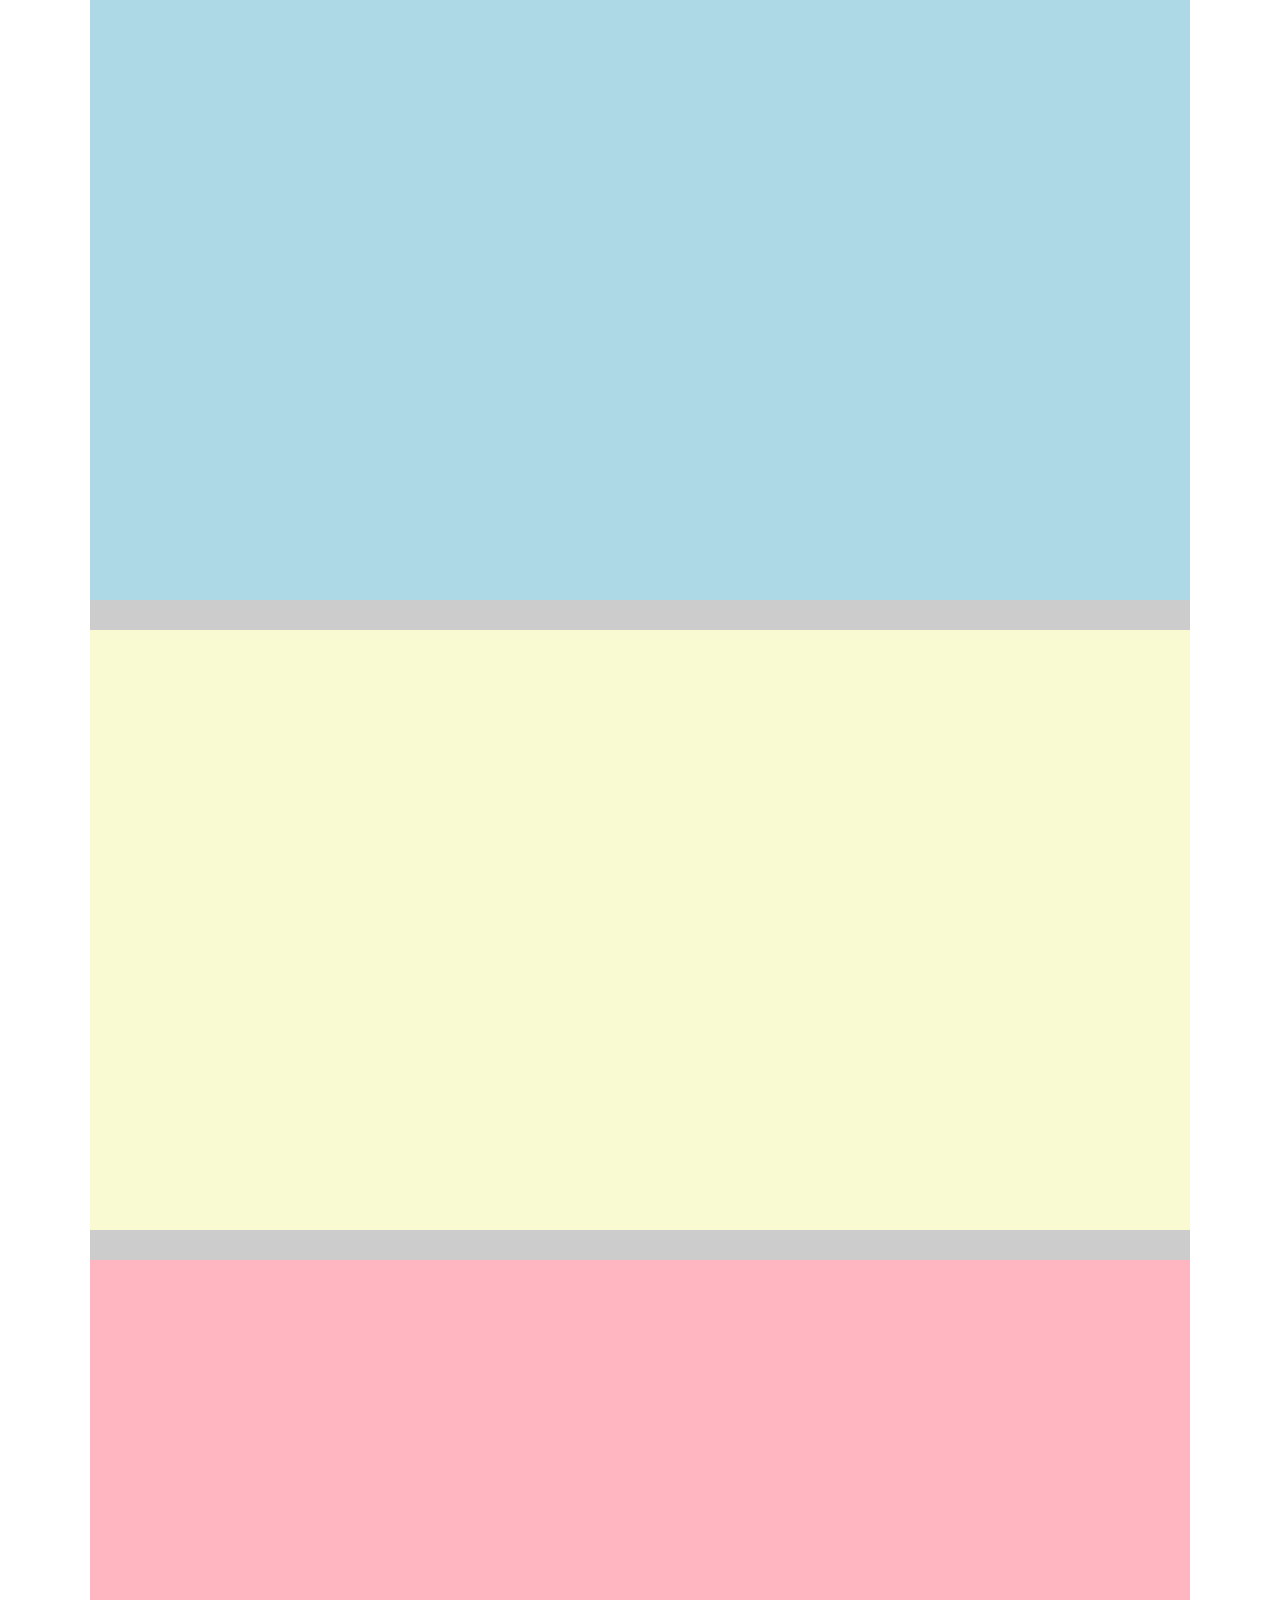
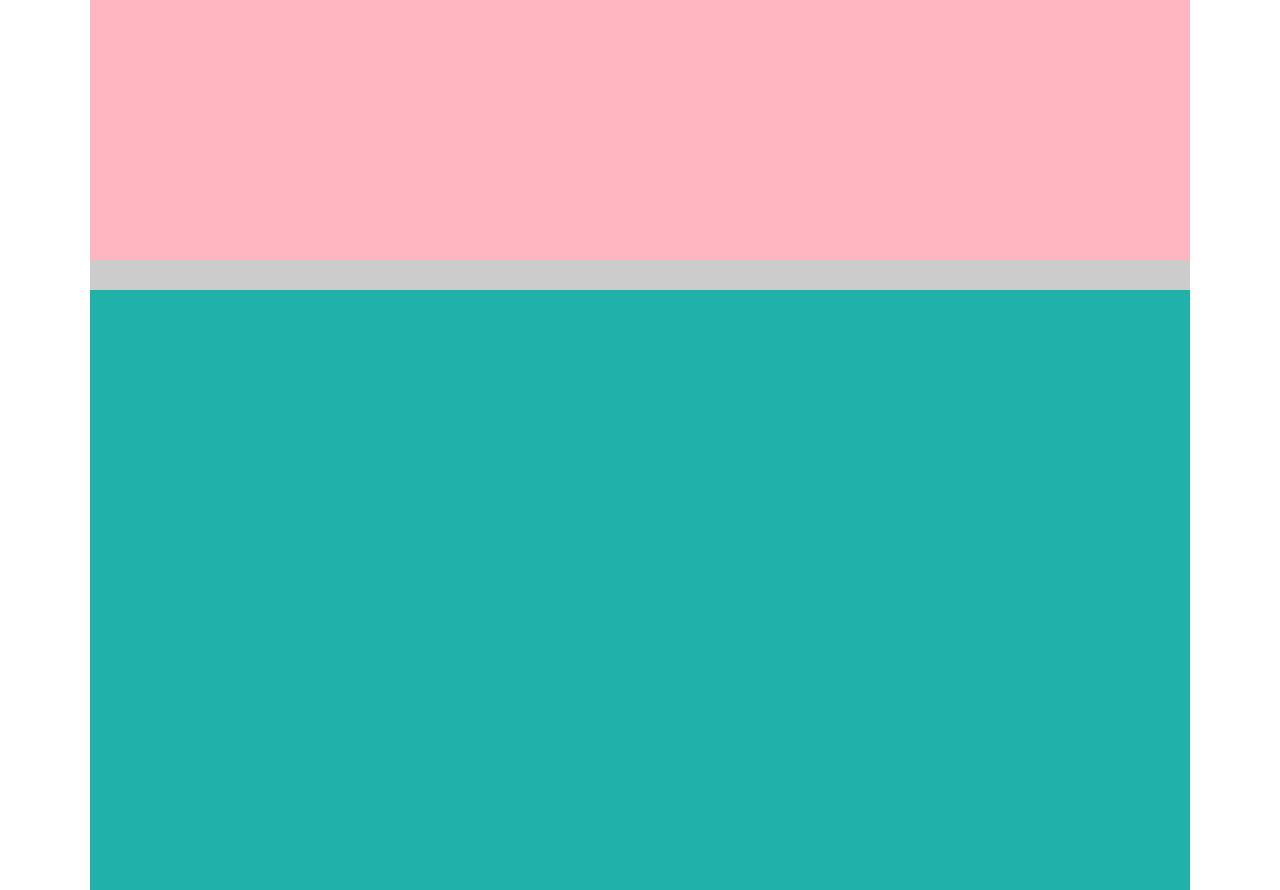
==== layout-task/index.html @ 1edcd4a6 "feat: add adaptive" ====
<!DOCTYPE html>
<html lang="en">
<head>
  <meta charset="UTF-8">
  <meta http-equiv="X-UA-Compatible" content="IE=edge">
  <meta name="viewport" content="width=device-width, initial-scale=1.0">
  <title>Nevatrip</title>
  <link rel="stylesheet" href="style.css">
</head>
<body>

  <div class="container">
    <div class="card"></div>
    <div class="card card2"></div>
    <div class="card card3"></div>
    <div class="card card4"></div>
  </div>

  <script src="app.js"></script>
</body>
</html>
---- layout-task/style.css ----
* {
  margin: 0;
  padding: 0;
  box-sizing: border-box;
}

body {
  padding: 0 5%;
}

.container {
  max-width: 1100px;
  display: flex;
  flex-wrap: wrap;
  grid-gap: 30px;
  background-color: #ccc;
  margin: 0 auto;
}

.card {
  width: 100%;
  height: 600px;
  background-color: lightblue;
}

.card2 {
  background-color: lightgoldenrodyellow;
}

.card3 {
  background-color: lightpink;
}

.card4 {
  background-color: lightseagreen;
}

@media (min-width: 690px) {
  .card {
    width: calc(50% - 15px);
  }
}

@media (min-width: 990px) {
  .card {
    width: 100%;
  }
}
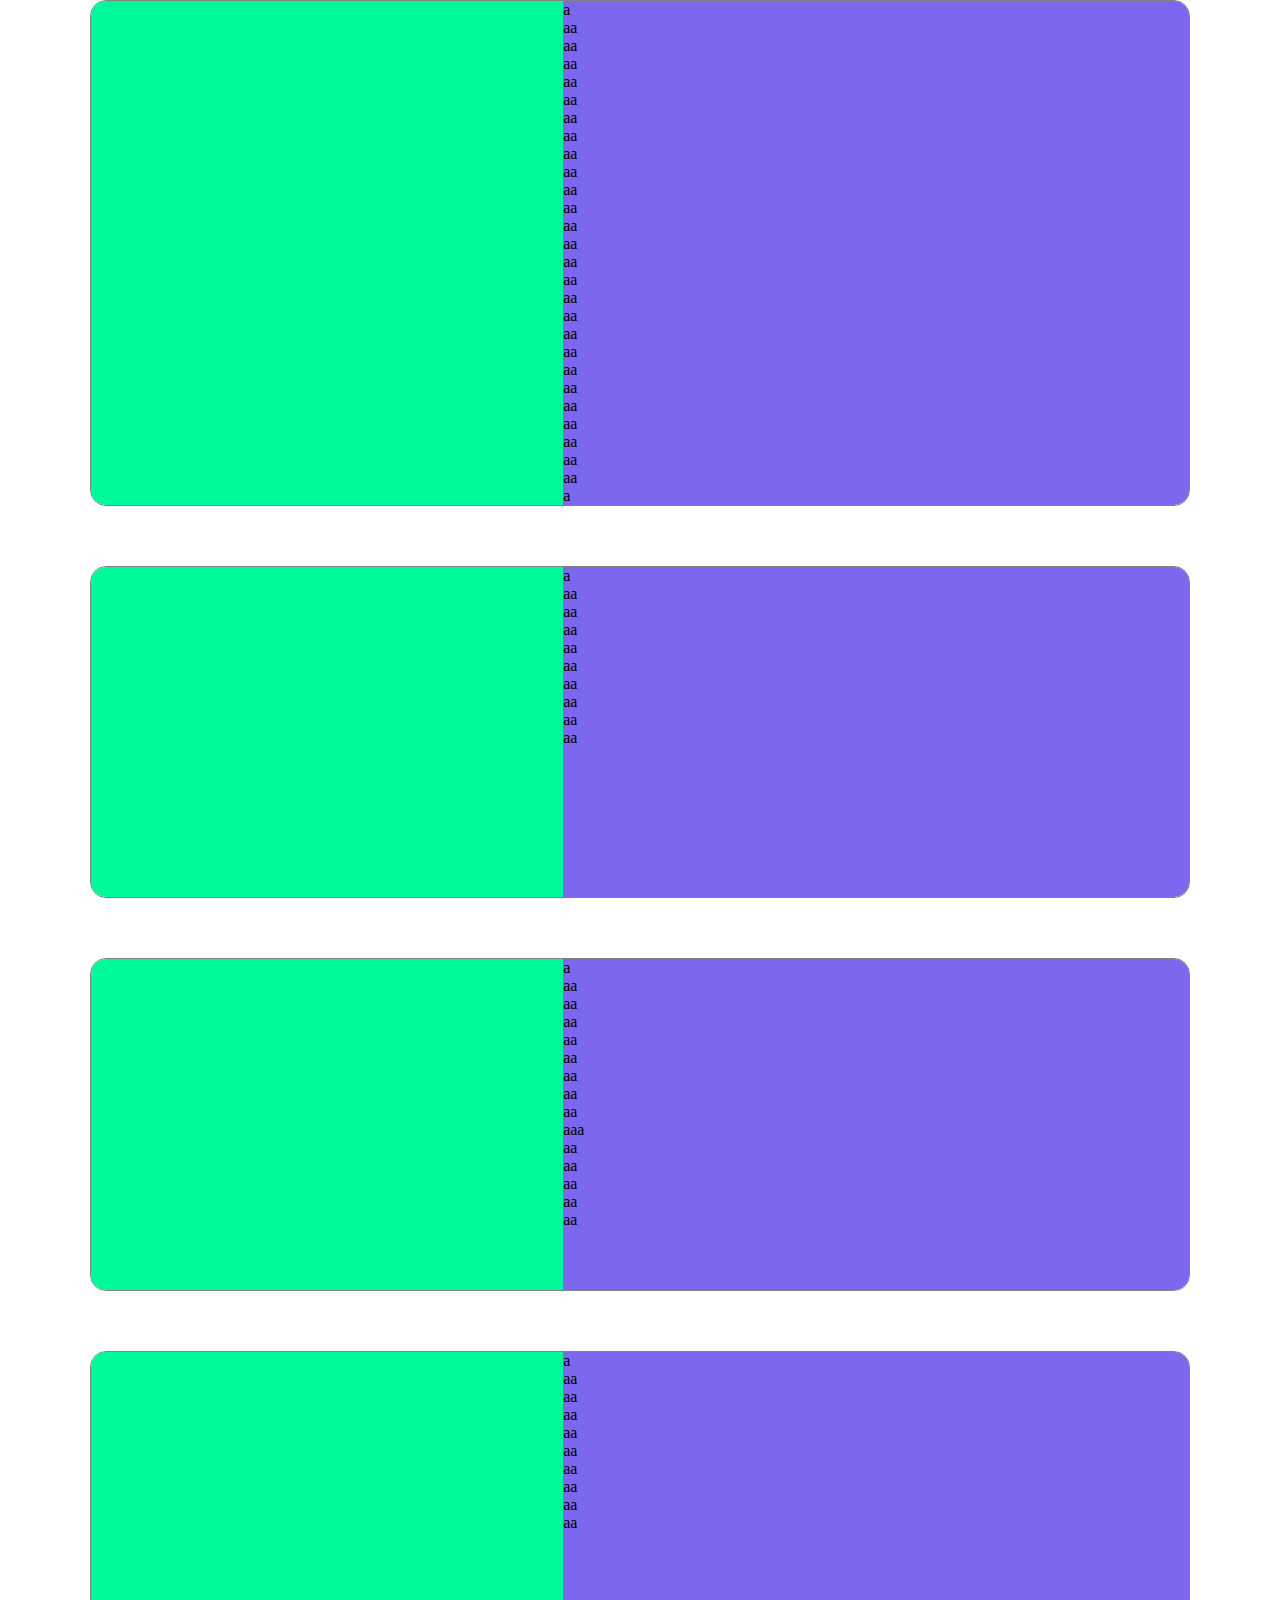
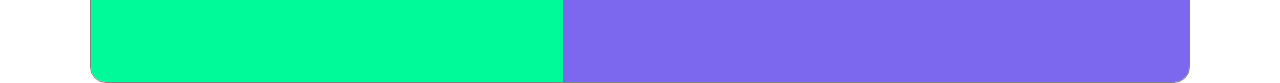
==== commit dba38f05: "feat: add card structure" ====
--- a/layout-task/index.html
+++ b/layout-task/index.html
@@ -1,5 +1,6 @@
 <!DOCTYPE html>
 <html lang="en">
+
 <head>
   <meta charset="UTF-8">
   <meta http-equiv="X-UA-Compatible" content="IE=edge">
@@ -7,15 +8,47 @@
   <title>Nevatrip</title>
   <link rel="stylesheet" href="style.css">
 </head>
+
 <body>
 
   <div class="container">
-    <div class="card"></div>
-    <div class="card card2"></div>
-    <div class="card card3"></div>
-    <div class="card card4"></div>
+    <div class="card">
+      <div class="card__box">
+        <div class="card__image">
+          <!-- <img src="assets/1.jpg" alt="Saint-Petersburg"> -->
+        </div>
+        <div class="card__text">
+          a<br>aa<br>aa<br>aa<br>aa<br>aa<br>aa<br>aa<br>aa<br>aa<br>aa<br>aa<br>aa<br>aa<br>aa<br>aa<br>aa<br>aa<br>aa<br>aa<br>aa<br>aa<br>aa<br>aa<br>aa<br>aa<br>aa<br>a
+        </div>
+      </div>
+    </div>
+    <div class="card">
+      <div class="card__box">
+        <div class="card__image"></div>
+        <div class="card__text">
+          a<br>aa<br>aa<br>aa<br>aa<br>aa<br>aa<br>aa<br>aa<br>aa
+        </div>
+      </div>
+    </div>
+    <div class="card">
+      <div class="card__box">
+        <div class="card__image"></div>
+        <div class="card__text">
+          a<br>aa<br>aa<br>aa<br>aa<br>aa<br>aa<br>aa<br>aa<br>aaa<br>aa<br>aa<br>aa<br>aa<br>aa
+        </div>
+      </div>
+    </div>
+    <div class="card">
+      <div class="card__box">
+        <div class="card__image"></div>
+        <div class="card__text">
+          a<br>aa<br>aa<br>aa<br>aa<br>aa<br>aa<br>aa<br>aa<br>aa
+        </div>
+      </div>
+    </div>
   </div>
 
   <script src="app.js"></script>
 </body>
+
 </html>--- a/layout-task/style.css
+++ b/layout-task/style.css
@@ -10,29 +10,33 @@
 
 .container {
   max-width: 1100px;
+
   display: flex;
   flex-wrap: wrap;
   grid-gap: 30px;
-  background-color: #ccc;
+
   margin: 0 auto;
 }
 
 .card {
   width: 100%;
-  height: 600px;
-  background-color: lightblue;
 }
 
-.card2 {
-  background-color: lightgoldenrodyellow;
+.card__box {
+  overflow: hidden;
+  border: 0.3px solid #828282;
+  border-radius: 16px;
 }
 
-.card3 {
-  background-color: lightpink;
+.card__image {
+  width: 100%;
+  background-color: mediumspringgreen;
+  aspect-ratio: 5 / 3.5;
 }
 
-.card4 {
-  background-color: lightseagreen;
+.card__text {
+  width: 100%;
+  background-color: mediumslateblue;
 }
 
 @media (min-width: 690px) {
@@ -42,7 +46,23 @@
 }
 
 @media (min-width: 990px) {
+  .container {
+    grid-gap: 60px;
+  }
   .card {
     width: 100%;
   }
+
+  .card__box {
+    display: flex;
+    height: 100%;
+  }
+
+  .card__image {
+    width: 43%;
+  }
+  .card__text {
+    width: 57%;
+    height: 100%;
+  }
 }
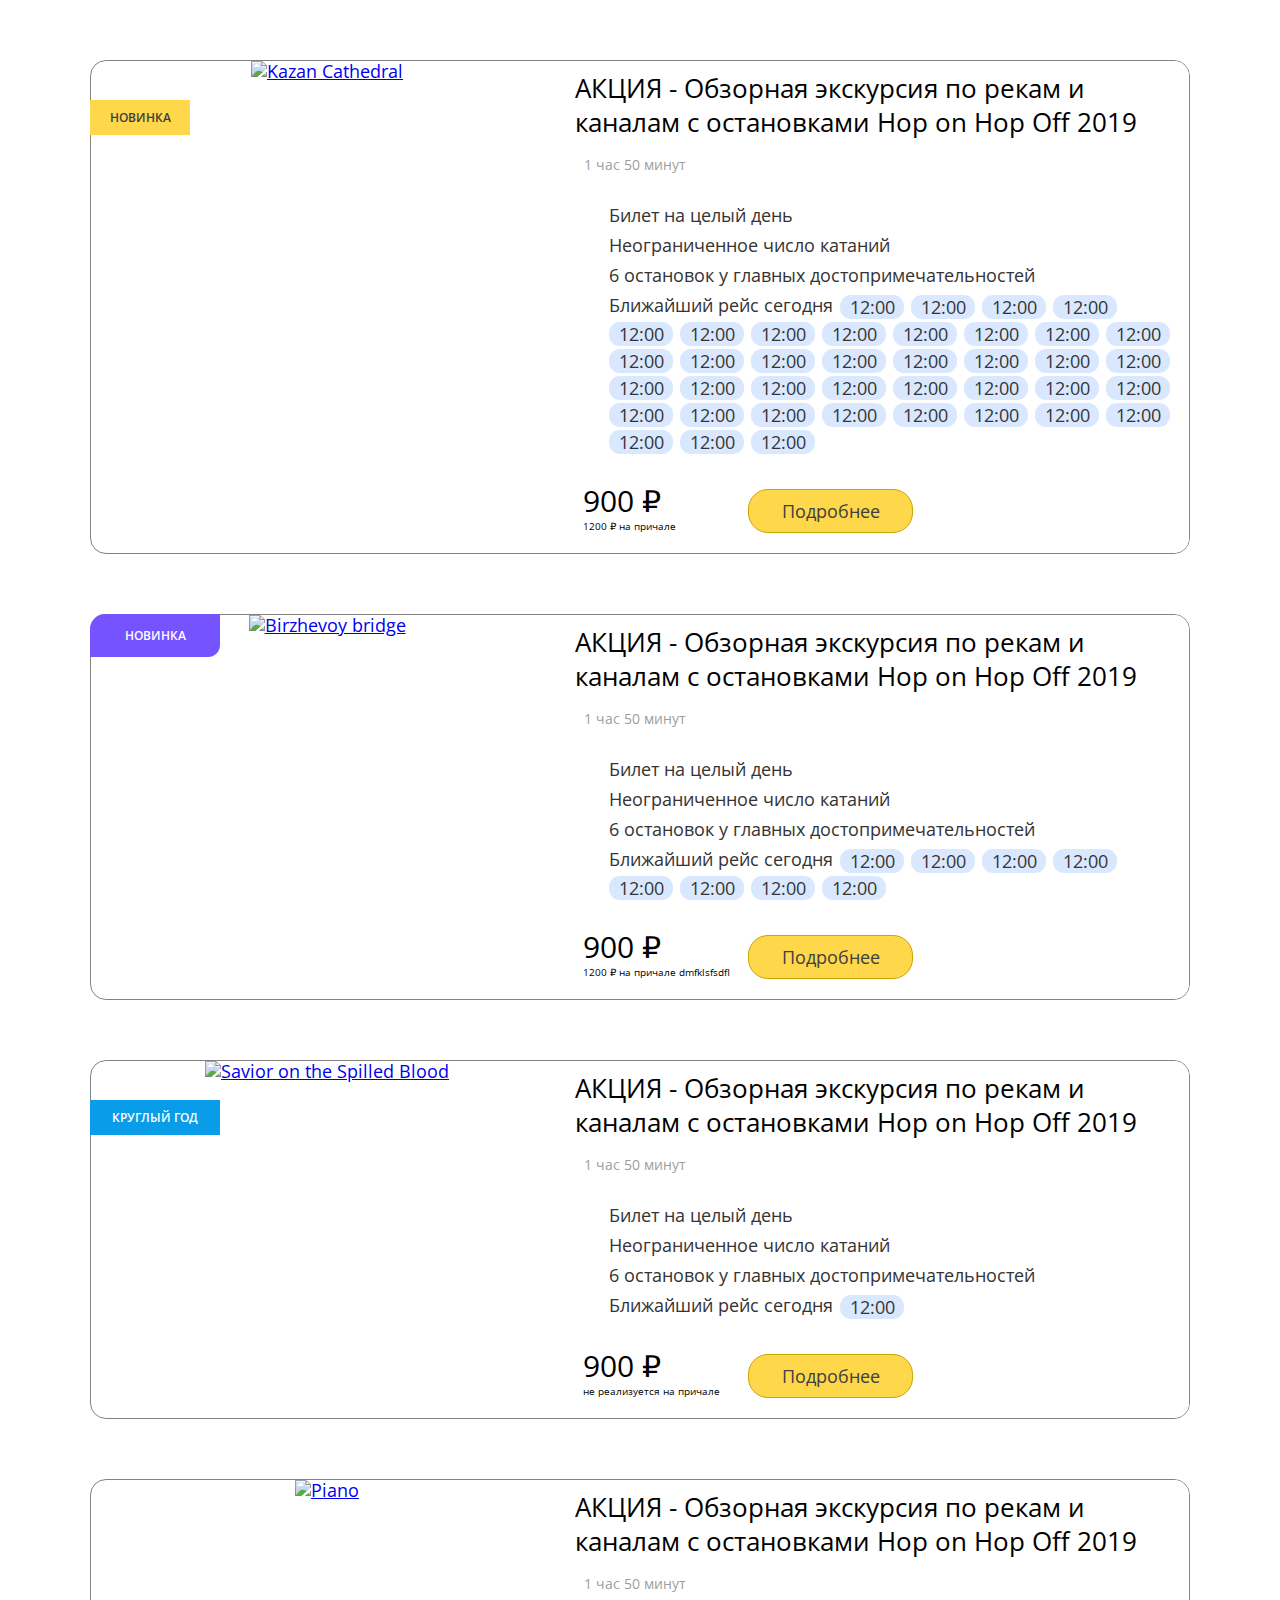
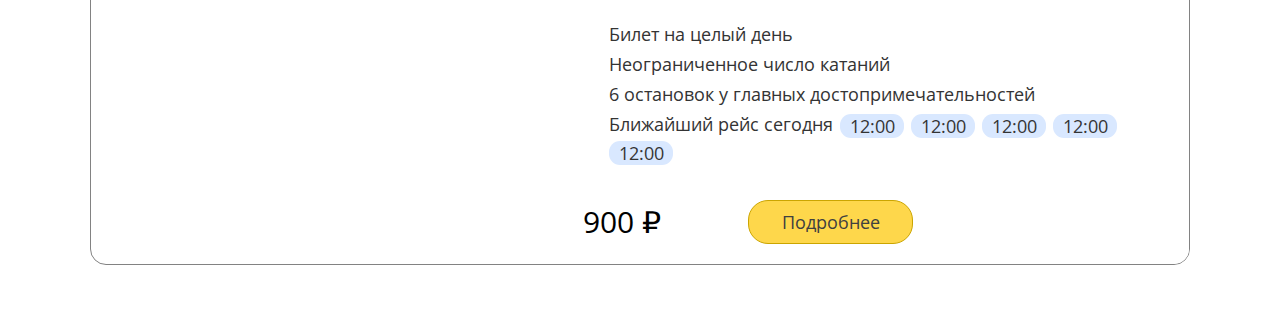
==== commit ce2162fc: "feat: add card description" ====
--- a/layout-task/index.html
+++ b/layout-task/index.html
@@ -11,44 +11,173 @@
 
 <body>
 
-  <div class="container">
+  <span class="container">
     <div class="card">
       <div class="card__box">
         <div class="card__image">
-          <!-- <img src="assets/1.jpg" alt="Saint-Petersburg"> -->
+          <a href="#"><img src="assets/img/1.jpg" alt="Kazan Cathedral"></a>
         </div>
         <div class="card__text">
-          a<br>aa<br>aa<br>aa<br>aa<br>aa<br>aa<br>aa<br>aa<br>aa<br>aa<br>aa<br>aa<br>aa<br>aa<br>aa<br>aa<br>aa<br>aa<br>aa<br>aa<br>aa<br>aa<br>aa<br>aa<br>aa<br>aa<br>a
+          <span class="card__duration">1 час 50 минут</span>
+          <h3 class="card__title">АКЦИЯ - Обзорная экскурсия по рекам и каналам с остановками Hop on Hop Off 2019</h3>
+          <ul class="card__prop-box">
+            <li><span>Билет на целый день</span></li>
+            <li><span>Неограниченное число катаний</span></li>
+            <li><span>6 остановок у главных достопримечательностей</span></li>
+            <li class="card__time-depart-box">
+              <span class="card__time-depart-text">Ближайший рейс сегодня</span>
+              <span class="card__time-depart">12:00</span>
+              <span class="card__time-depart">12:00</span>
+              <span class="card__time-depart">12:00</span>
+              <span class="card__time-depart">12:00</span>
+              <span class="card__time-depart">12:00</span>
+              <span class="card__time-depart">12:00</span>
+              <span class="card__time-depart">12:00</span>
+              <span class="card__time-depart">12:00</span>
+              <span class="card__time-depart">12:00</span>
+              <span class="card__time-depart">12:00</span>
+              <span class="card__time-depart">12:00</span>
+              <span class="card__time-depart">12:00</span>
+              <span class="card__time-depart">12:00</span>
+              <span class="card__time-depart">12:00</span>
+              <span class="card__time-depart">12:00</span>
+              <span class="card__time-depart">12:00</span>
+              <span class="card__time-depart">12:00</span>
+              <span class="card__time-depart">12:00</span>
+              <span class="card__time-depart">12:00</span>
+              <span class="card__time-depart">12:00</span>
+              <span class="card__time-depart">12:00</span>
+              <span class="card__time-depart">12:00</span>
+              <span class="card__time-depart">12:00</span>
+              <span class="card__time-depart">12:00</span>
+              <span class="card__time-depart">12:00</span>
+              <span class="card__time-depart">12:00</span>
+              <span class="card__time-depart">12:00</span>
+              <span class="card__time-depart">12:00</span>
+              <span class="card__time-depart">12:00</span>
+              <span class="card__time-depart">12:00</span>
+              <span class="card__time-depart">12:00</span>
+              <span class="card__time-depart">12:00</span>
+              <span class="card__time-depart">12:00</span>
+              <span class="card__time-depart">12:00</span>
+              <span class="card__time-depart">12:00</span>
+              <span class="card__time-depart">12:00</span>
+              <span class="card__time-depart">12:00</span>
+              <span class="card__time-depart">12:00</span>
+              <span class="card__time-depart">12:00</span>
+
+            </li>
+          </ul>
+          <div class="card__price-box">
+            <span class="price">
+              <span class="price__cost">900&nbsp;₽</span>
+              <span class="price__description">1200&nbsp;₽ на&nbsp;причале</span>
+            </span>
+            <a href="#" class="btn">Подробнее</a>
+          </div>
+        </div>
+      </div>
+      <span class="banner">НОВИНКА</span>
+    </div>
+    <div class="card">
+      <div class="card__box">
+        <div class="card__image">
+          <a href="#"><img src="assets/img/2.jpg" alt="Birzhevoy bridge"></a>
+        </div>
+        <div class="card__text">
+          <span class="card__duration">1 час 50 минут</span>
+          <h3 class="card__title">АКЦИЯ - Обзорная экскурсия по рекам и каналам с остановками Hop on Hop Off 2019</h3>
+          <ul class="card__prop-box">
+            <li><span>Билет на целый день</span></li>
+            <li><span>Неограниченное число катаний</span></li>
+            <li><span>6 остановок у главных достопримечательностей</span></li>
+            <li class="card__time-depart-box">
+              <span class="card__time-depart-text">Ближайший рейс сегодня</span>
+              <span class="card__time-depart">12:00</span>
+              <span class="card__time-depart">12:00</span>
+              <span class="card__time-depart">12:00</span>
+              <span class="card__time-depart">12:00</span>
+              <span class="card__time-depart">12:00</span>
+              <span class="card__time-depart">12:00</span>
+              <span class="card__time-depart">12:00</span>
+              <span class="card__time-depart">12:00</span>
+            </li>
+          </ul>
+          <div class="card__price-box">
+            <span class="price">
+              <span class="price__cost">900&nbsp;₽</span>
+              <span class="price__description">
+                1200&nbsp;₽ на&nbsp;причале dmfklsfsdfl</span>
+            </span>
+            <a href="#" class="btn">Подробнее</a>
+          </div>
+        </div>
+      </div>
+      <span class="banner banner_purple">НОВИНКА</span>
+    </div>
+    <div class="card">
+      <div class="card__box">
+        <div class="card__image">
+          <a href="#"><img src="assets/img/3.jpg" alt="Savior on the Spilled Blood"></a>
+        </div>
+        <div class="card__text">
+          <span class="card__duration">1 час 50 минут</span>
+          <h3 class="card__title">АКЦИЯ - Обзорная экскурсия по рекам и каналам с остановками Hop on Hop Off 2019</h3>
+          <ul class="card__prop-box">
+            <li><span>Билет на целый день</span></li>
+            <li><span>Неограниченное число катаний</span></li>
+            <li><span>6 остановок у главных достопримечательностей</span></li>
+            <li class="card__time-depart-box">
+              <span class="card__time-depart-text">Ближайший рейс сегодня</span>
+              <span class="card__time-depart">12:00</span>
+            </li>
+          </ul>
+          <div class="card__price-box">
+            <span class="price">
+              <span class="price__cost">900&nbsp;₽</span>
+              <span class="price__description">не&nbsp;реализуется на&nbsp;причале</span>
+            </span>
+            <a href="#" class="btn">Подробнее</a>
+          </div>
+        </div>
+      </div>
+      <span class="banner banner_blue">КРУГЛЫЙ ГОД</span>
+    </div>
+    <div class="card">
+      <div class="card__box">
+        <div class="card__image">
+          <a href="#"><img src="assets/img/4.jpg" alt="Piano"></a>
+        </div>
+        <div class="card__text">
+          <span class="card__duration">1 час 50 минут</span>
+          <h3 class="card__title">АКЦИЯ - Обзорная экскурсия по рекам и каналам с остановками Hop on Hop Off 2019</h3>
+          <ul class="card__prop-box">
+            <li><span>Билет на целый день</span></li>
+            <li><span>Неограниченное число катаний</span></li>
+            <li><span>6 остановок у главных достопримечательностей</span></li>
+            <li class="card__time-depart-box">
+              <span class="card__time-depart-text">Ближайший рейс сегодня</span>
+              <span class="card__time-depart">12:00</span>
+              <span class="card__time-depart">12:00</span>
+              <span class="card__time-depart">12:00</span>
+              <span class="card__time-depart">12:00</span>
+              <span class="card__time-depart">12:00</span>
+
+            </li>
+          </ul>
+          <div class="card__price-box">
+            <span class="price">
+              <span class="price__cost">900&nbsp;₽</span>
+              <!-- <span class="price__description">не&nbsp;реализуется на&nbsp;причале</span> -->
+            </span>
+            <a href="#" class="btn">Подробнее</a>
+          </div>
         </div>
       </div>
     </div>
-    <div class="card">
-      <div class="card__box">
-        <div class="card__image"></div>
-        <div class="card__text">
-          a<br>aa<br>aa<br>aa<br>aa<br>aa<br>aa<br>aa<br>aa<br>aa
-        </div>
-      </div>
     </div>
-    <div class="card">
-      <div class="card__box">
-        <div class="card__image"></div>
-        <div class="card__text">
-          a<br>aa<br>aa<br>aa<br>aa<br>aa<br>aa<br>aa<br>aa<br>aaa<br>aa<br>aa<br>aa<br>aa<br>aa
-        </div>
-      </div>
-    </div>
-    <div class="card">
-      <div class="card__box">
-        <div class="card__image"></div>
-        <div class="card__text">
-          a<br>aa<br>aa<br>aa<br>aa<br>aa<br>aa<br>aa<br>aa<br>aa
-        </div>
-      </div>
-    </div>
-  </div>
 
-  <script src="app.js"></script>
+    <script src="app.js"></script>
 </body>
 
 </html>--- a/layout-task/style.css
+++ b/layout-task/style.css
@@ -1,3 +1,5 @@
+@import url("https://fonts.googleapis.com/css2?family=Open+Sans:wght@400;600&display=swap");
+
 * {
   margin: 0;
   padding: 0;
@@ -6,37 +8,209 @@
 
 body {
   padding: 0 5%;
+  min-width: 260px;
+
+  font-family: "Open Sans", sans-serif;
+  font-size: 14px;
+  line-height: 20px;
+  color: #4b4b4b;
 }
 
 .container {
   max-width: 1100px;
+  margin: 30px auto;
 
   display: flex;
   flex-wrap: wrap;
   grid-gap: 30px;
-
-  margin: 0 auto;
 }
 
 .card {
   width: 100%;
+  position: relative;
 }
 
 .card__box {
   overflow: hidden;
+
   border: 0.3px solid #828282;
   border-radius: 16px;
 }
 
 .card__image {
   width: 100%;
-  background-color: mediumspringgreen;
   aspect-ratio: 5 / 3.5;
+
+  display: flex;
+  align-items: center;
+  justify-content: center;
+
+  overflow: hidden;
+}
+
+.card__image img,
+a {
+  height: 100%;
+  display: block;
+}
+
+.card__image img {
+  transition: all 0.2s;
+}
+
+.card__image img:hover {
+  transform: scale(1.02);
 }
 
 .card__text {
   width: 100%;
-  background-color: mediumslateblue;
+
+  display: flex;
+  flex-direction: column;
+
+  background-color: #fff;
+}
+
+.card__duration {
+  margin: 16px 12px 0;
+  font-size: 12px;
+  color: #9e9e9e;
+  position: relative;
+  left: 9px;
+}
+
+.card__duration::before {
+  content: url("assets/svg/clock.svg");
+  position: relative;
+  top: 4px;
+  left: -9px;
+}
+
+.card__title {
+  margin: 10px 12px 0;
+  font-weight: 600;
+  font-size: 14px;
+  line-height: 22px;
+  color: #404040;
+}
+
+.card__prop-box {
+  margin: 20px 12px 0;
+}
+
+.card__time-depart-box {
+  display: flex;
+  align-items: center;
+  flex-wrap: wrap;
+  column-gap: 7px;
+  row-gap: 3px;
+}
+
+.card__time-depart-text {
+  width: 100%;
+  margin-bottom: 7px;
+}
+
+.card__time-depart {
+  display: block;
+  width: 64px;
+  height: 24px;
+
+  background: #d9e8ff;
+  border-radius: 11px;
+  display: flex;
+  align-items: center;
+  justify-content: center;
+}
+
+.card__prop-box li {
+  margin-top: 10px;
+  padding-left: 34px;
+  list-style-type: none;
+  position: relative;
+}
+
+.card__prop-box li::before {
+  content: url("assets/svg/checkmark.svg");
+  position: absolute;
+  top: 4px;
+  left: 0px;
+}
+
+.card__price-box {
+  margin: 35px 20px 20px;
+
+  display: flex;
+  justify-content: space-between;
+  align-items: center;
+  grid-gap: 4px;
+}
+
+.price {
+  display: flex;
+  flex-direction: column;
+  color: #000000;
+}
+
+.price__cost {
+  font-size: 30px;
+  display: block;
+}
+
+.price__description {
+  margin-top: 10px;
+  font-size: 10px;
+  line-height: 11px;
+}
+
+.btn {
+  background-color: #fed74b;
+  border: 0.5px solid #cba500;
+  border-radius: 20px;
+  display: block;
+  width: 165px;
+  min-width: 100px;
+  height: 44px;
+  text-decoration: none;
+  color: #404040;
+  display: flex;
+  align-items: center;
+  justify-content: center;
+}
+
+.banner {
+  width: 100px;
+  height: 35px;
+
+  position: absolute;
+  top: 40px;
+
+  background: #fed74b;
+  color: #3e3e3e;
+
+  font-weight: 600;
+  font-size: 12px;
+
+  display: flex;
+  align-items: center;
+  justify-content: center;
+}
+
+.banner_blue {
+  
+  width: 130px;
+  color: #fff;
+  background: #099ce8;
+}
+
+.banner_purple {
+  width: 130px;
+  height: 43px;
+  top: 0;
+
+  background: #7553ff;
+  color: #fff;
+  border-radius: 15px 0px 12px;
 }
 
 @media (min-width: 690px) {
@@ -46,8 +220,14 @@
 }
 
 @media (min-width: 990px) {
+  body {
+    font-size: 18px;
+    color: #343434;
+  }
+
   .container {
     grid-gap: 60px;
+    margin: 60px auto;
   }
   .card {
     width: 100%;
@@ -65,4 +245,27 @@
     width: 57%;
     height: 100%;
   }
-}
+
+  .card__title {
+    order: -1;
+
+    font-weight: 400;
+    font-size: 26px;
+    line-height: 34px;
+    color: #000000;
+  }
+
+  .card__duration {
+    font-size: 14px;
+    color: #9e9e9e;
+  }
+
+  .card__time-depart-text {
+    width: auto;
+    margin-bottom: auto;
+  }
+
+  .card__price-box {
+    max-width: 330px;
+  }
+}
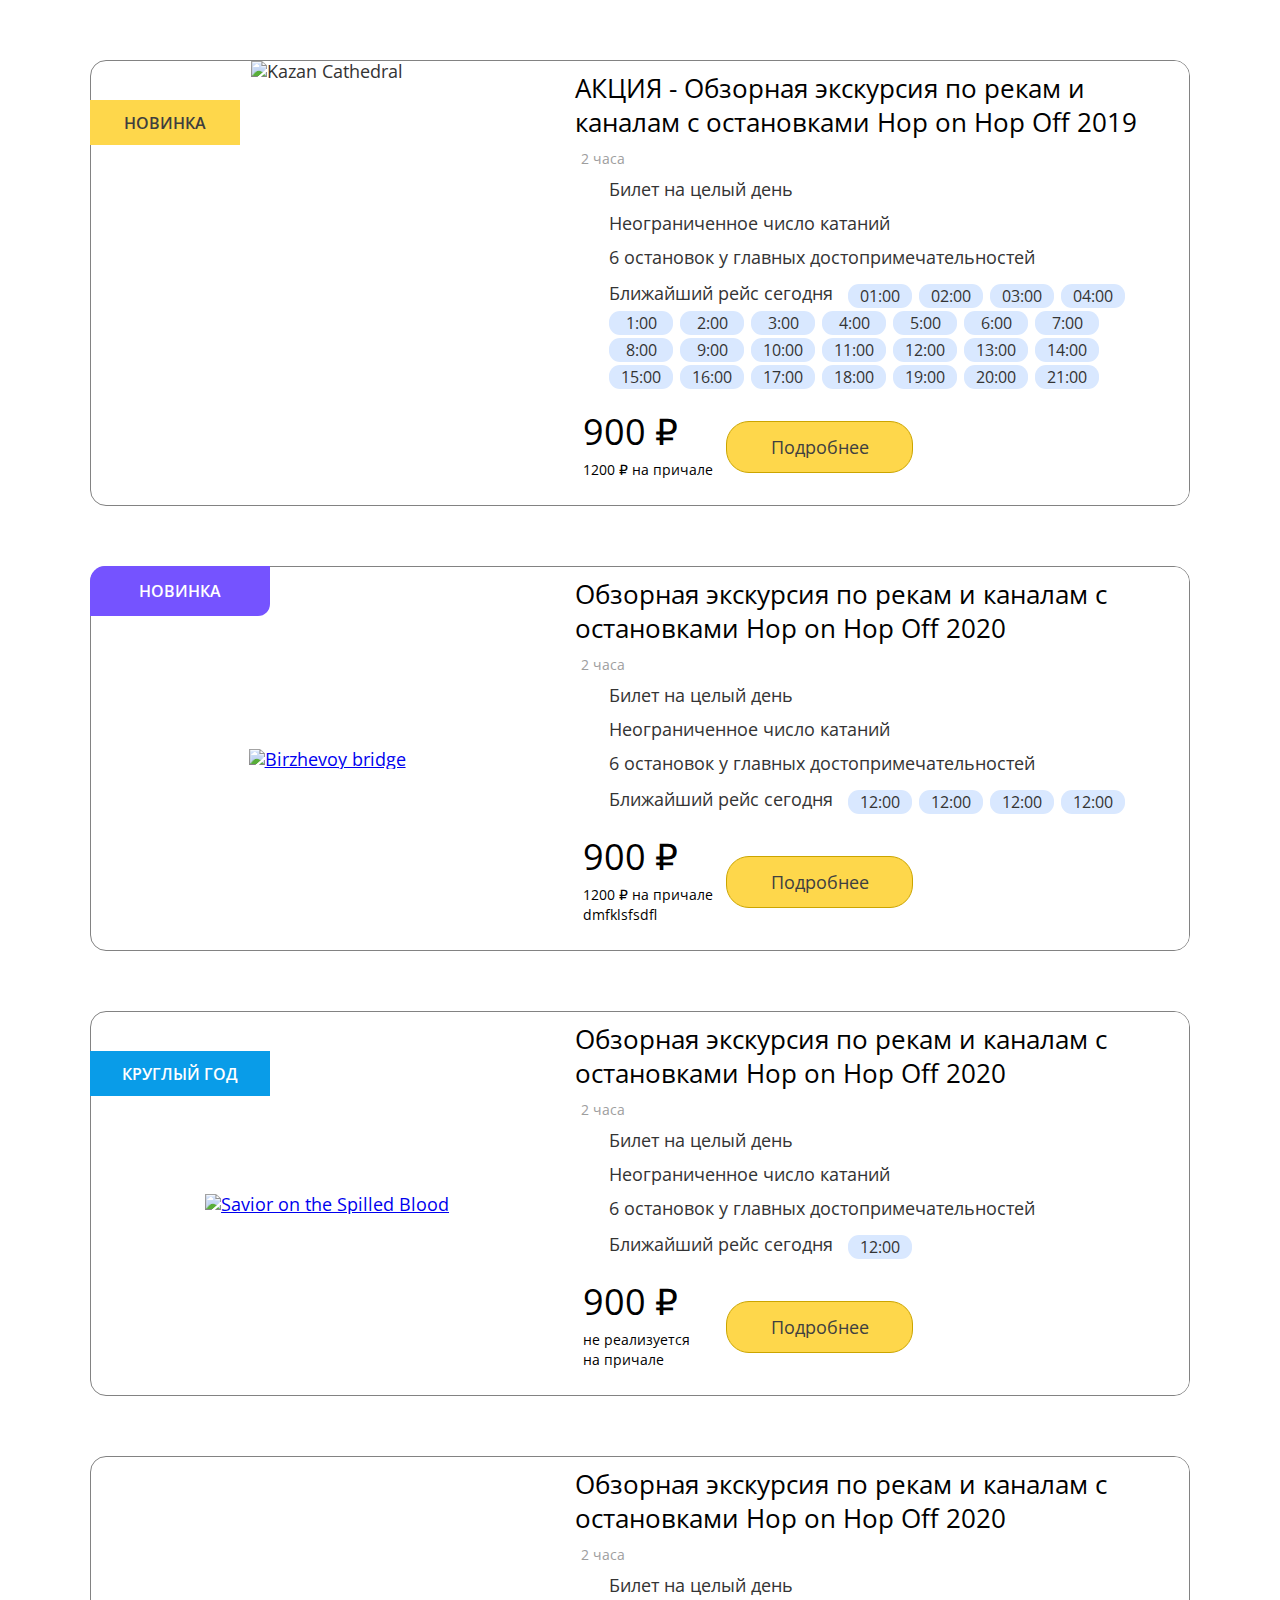
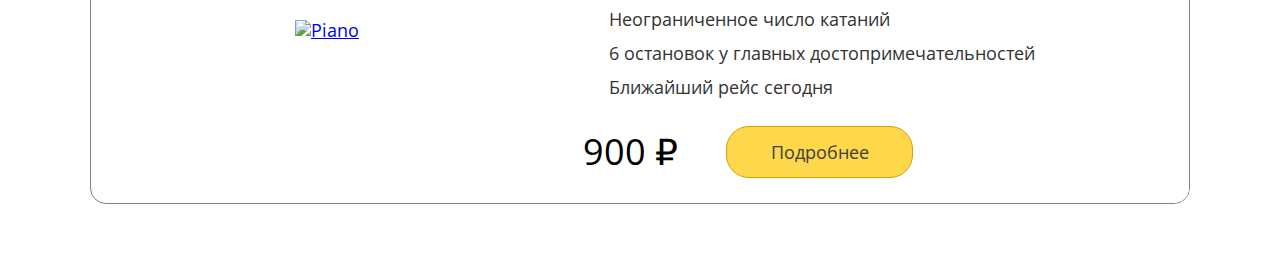
==== commit d3007343: "feat: add adaptive for elements" ====
--- a/layout-task/index.html
+++ b/layout-task/index.html
@@ -15,10 +15,10 @@
     <div class="card">
       <div class="card__box">
         <div class="card__image">
-          <a href="#"><img src="assets/img/1.jpg" alt="Kazan Cathedral"></a>
+          <img src="assets/img/1.jpg" alt="Kazan Cathedral">
         </div>
         <div class="card__text">
-          <span class="card__duration">1 час 50 минут</span>
+          <span class="card__duration">2 часа</span>
           <h3 class="card__title">АКЦИЯ - Обзорная экскурсия по рекам и каналам с остановками Hop on Hop Off 2019</h3>
           <ul class="card__prop-box">
             <li><span>Билет на целый день</span></li>
@@ -26,46 +26,33 @@
             <li><span>6 остановок у главных достопримечательностей</span></li>
             <li class="card__time-depart-box">
               <span class="card__time-depart-text">Ближайший рейс сегодня</span>
+              <span class="card__time-depart">01:00</span>
+              <span class="card__time-depart">02:00</span>
+              <span class="card__time-depart">03:00</span>
+              <span class="card__time-depart">04:00</span>
+              <span class="card__time-depart">1:00</span>
+              <span class="card__time-depart">2:00</span>
+              <span class="card__time-depart">3:00</span>
+              <span class="card__time-depart">4:00</span>
+              <span class="card__time-depart">5:00</span>
+              <span class="card__time-depart">6:00</span>
+              <span class="card__time-depart">7:00</span>
+              <span class="card__time-depart">8:00</span>
+              <span class="card__time-depart">9:00</span>
+              <span class="card__time-depart">10:00</span>
+              <span class="card__time-depart">11:00</span>
               <span class="card__time-depart">12:00</span>
-              <span class="card__time-depart">12:00</span>
-              <span class="card__time-depart">12:00</span>
-              <span class="card__time-depart">12:00</span>
-              <span class="card__time-depart">12:00</span>
-              <span class="card__time-depart">12:00</span>
-              <span class="card__time-depart">12:00</span>
-              <span class="card__time-depart">12:00</span>
-              <span class="card__time-depart">12:00</span>
-              <span class="card__time-depart">12:00</span>
-              <span class="card__time-depart">12:00</span>
-              <span class="card__time-depart">12:00</span>
-              <span class="card__time-depart">12:00</span>
-              <span class="card__time-depart">12:00</span>
-              <span class="card__time-depart">12:00</span>
-              <span class="card__time-depart">12:00</span>
-              <span class="card__time-depart">12:00</span>
-              <span class="card__time-depart">12:00</span>
-              <span class="card__time-depart">12:00</span>
-              <span class="card__time-depart">12:00</span>
-              <span class="card__time-depart">12:00</span>
-              <span class="card__time-depart">12:00</span>
-              <span class="card__time-depart">12:00</span>
-              <span class="card__time-depart">12:00</span>
-              <span class="card__time-depart">12:00</span>
-              <span class="card__time-depart">12:00</span>
-              <span class="card__time-depart">12:00</span>
-              <span class="card__time-depart">12:00</span>
-              <span class="card__time-depart">12:00</span>
-              <span class="card__time-depart">12:00</span>
-              <span class="card__time-depart">12:00</span>
-              <span class="card__time-depart">12:00</span>
-              <span class="card__time-depart">12:00</span>
-              <span class="card__time-depart">12:00</span>
-              <span class="card__time-depart">12:00</span>
-              <span class="card__time-depart">12:00</span>
-              <span class="card__time-depart">12:00</span>
-              <span class="card__time-depart">12:00</span>
-              <span class="card__time-depart">12:00</span>
-
+              <span class="card__time-depart">13:00</span>
+              <span class="card__time-depart">14:00</span>
+              <span class="card__time-depart">15:00</span>
+              <span class="card__time-depart">16:00</span>
+              <span class="card__time-depart">17:00</span>
+              <span class="card__time-depart">18:00</span>
+              <span class="card__time-depart">19:00</span>
+              <span class="card__time-depart">20:00</span>
+              <span class="card__time-depart">21:00</span>
+              
+              <span onclick="openSpoiler(0)" class="card__time-depart-btn hidden">еще...</span>
             </li>
           </ul>
           <div class="card__price-box">
@@ -85,8 +72,8 @@
           <a href="#"><img src="assets/img/2.jpg" alt="Birzhevoy bridge"></a>
         </div>
         <div class="card__text">
-          <span class="card__duration">1 час 50 минут</span>
-          <h3 class="card__title">АКЦИЯ - Обзорная экскурсия по рекам и каналам с остановками Hop on Hop Off 2019</h3>
+          <span class="card__duration">2 часа</span>
+          <h3 class="card__title">Обзорная экскурсия по рекам и каналам с остановками Hop on Hop Off 2020</h3>
           <ul class="card__prop-box">
             <li><span>Билет на целый день</span></li>
             <li><span>Неограниченное число катаний</span></li>
@@ -97,10 +84,7 @@
               <span class="card__time-depart">12:00</span>
               <span class="card__time-depart">12:00</span>
               <span class="card__time-depart">12:00</span>
-              <span class="card__time-depart">12:00</span>
-              <span class="card__time-depart">12:00</span>
-              <span class="card__time-depart">12:00</span>
-              <span class="card__time-depart">12:00</span>
+              <span onclick="openSpoiler(1)" class="card__time-depart-btn hidden">еще...</span>
             </li>
           </ul>
           <div class="card__price-box">
@@ -121,8 +105,8 @@
           <a href="#"><img src="assets/img/3.jpg" alt="Savior on the Spilled Blood"></a>
         </div>
         <div class="card__text">
-          <span class="card__duration">1 час 50 минут</span>
-          <h3 class="card__title">АКЦИЯ - Обзорная экскурсия по рекам и каналам с остановками Hop on Hop Off 2019</h3>
+          <span class="card__duration">2 часа</span>
+          <h3 class="card__title">Обзорная экскурсия по рекам и каналам с остановками Hop on Hop Off 2020</h3>
           <ul class="card__prop-box">
             <li><span>Билет на целый день</span></li>
             <li><span>Неограниченное число катаний</span></li>
@@ -130,6 +114,8 @@
             <li class="card__time-depart-box">
               <span class="card__time-depart-text">Ближайший рейс сегодня</span>
               <span class="card__time-depart">12:00</span>
+              
+              <button onclick="openSpoiler(2)" class="card__time-depart-btn hidden">еще...</button>
             </li>
           </ul>
           <div class="card__price-box">
@@ -149,19 +135,16 @@
           <a href="#"><img src="assets/img/4.jpg" alt="Piano"></a>
         </div>
         <div class="card__text">
-          <span class="card__duration">1 час 50 минут</span>
-          <h3 class="card__title">АКЦИЯ - Обзорная экскурсия по рекам и каналам с остановками Hop on Hop Off 2019</h3>
+          <span class="card__duration">2 часа</span>
+          <h3 class="card__title">Обзорная экскурсия по рекам и каналам с остановками Hop on Hop Off 2020</h3>
           <ul class="card__prop-box">
             <li><span>Билет на целый день</span></li>
             <li><span>Неограниченное число катаний</span></li>
             <li><span>6 остановок у главных достопримечательностей</span></li>
             <li class="card__time-depart-box">
               <span class="card__time-depart-text">Ближайший рейс сегодня</span>
-              <span class="card__time-depart">12:00</span>
-              <span class="card__time-depart">12:00</span>
-              <span class="card__time-depart">12:00</span>
-              <span class="card__time-depart">12:00</span>
-              <span class="card__time-depart">12:00</span>
+              
+              <button onclick="openSpoiler(3)" class="card__time-depart-btn hidden">еще...</button>
 
             </li>
           </ul>
--- a/layout-task/style.css
+++ b/layout-task/style.css
@@ -48,18 +48,8 @@
   overflow: hidden;
 }
 
-.card__image img,
-a {
+.card__image img {
   height: 100%;
-  display: block;
-}
-
-.card__image img {
-  transition: all 0.2s;
-}
-
-.card__image img:hover {
-  transform: scale(1.02);
 }
 
 .card__text {
@@ -87,7 +77,7 @@
 }
 
 .card__title {
-  margin: 10px 12px 0;
+  margin: 20px 12px 0;
   font-weight: 600;
   font-size: 14px;
   line-height: 22px;
@@ -102,16 +92,16 @@
   display: flex;
   align-items: center;
   flex-wrap: wrap;
-  column-gap: 7px;
-  row-gap: 3px;
 }
 
 .card__time-depart-text {
+  display: block;
   width: 100%;
-  margin-bottom: 7px;
-}
-
-.card__time-depart {
+  margin: 0 15px 4px 0;
+}
+
+.card__time-depart,
+.card__time-depart-btn {
   display: block;
   width: 64px;
   height: 24px;
@@ -121,6 +111,32 @@
   display: flex;
   align-items: center;
   justify-content: center;
+  margin: 3px 7px 0 0;
+
+  transition: background 0.2s, color 0.2s;
+}
+
+.card__time-depart{
+  transition: background 0.2s, height 0.25s ease-in, color 0.2s;
+}
+
+.card__time-depart:hover,
+.card__time-depart-btn:hover {
+  cursor: pointer;
+  color: #fff;
+  background: #6ba6ff;
+  box-shadow: 0px 2px 4px rgba(0, 0, 0, 0.25);
+}
+
+.card__time-depart-btn {
+  border: none;
+}
+
+.hidden {
+  visibility: hidden;
+  width: 0;
+  height: 0;
+  margin: 0;
 }
 
 .card__prop-box li {
@@ -128,6 +144,10 @@
   padding-left: 34px;
   list-style-type: none;
   position: relative;
+}
+
+.card__prop-box li:first-child {
+  margin-top: 0;
 }
 
 .card__prop-box li::before {
@@ -176,6 +196,13 @@
   display: flex;
   align-items: center;
   justify-content: center;
+  transition: background-color 0.1s ease-in-out;
+}
+
+.btn:hover {
+  cursor: pointer;
+  background-color: #e8b705;
+  box-shadow: 0px 2px 4px rgba(0, 0, 0, 0.25);
 }
 
 .banner {
@@ -197,7 +224,6 @@
 }
 
 .banner_blue {
-  
   width: 130px;
   color: #fff;
   background: #099ce8;
@@ -248,24 +274,78 @@
 
   .card__title {
     order: -1;
-
+    margin: 10px 12px 0;
     font-weight: 400;
     font-size: 26px;
     line-height: 34px;
     color: #000000;
   }
 
+  .card__prop-box {
+    margin: 10px 12px 0;
+  }
+  .card__prop-box li {
+    margin-top: 14px;
+  }
+
   .card__duration {
+    margin: 10px 12px 0;
     font-size: 14px;
-    color: #9e9e9e;
+    left: 6px;
+  }
+
+  .card__duration::before {
+    top: 2px;
+    left: -6px;
   }
 
   .card__time-depart-text {
+    display: inline;
     width: auto;
-    margin-bottom: auto;
+  }
+
+  .card__time-depart,
+  .card__time-depart-btn {
+    font-size: 16px;
   }
 
   .card__price-box {
     max-width: 330px;
-  }
-}
+    margin: 25px 20px 25px;
+  }
+
+  .price__cost {
+    font-size: 36px;
+    height: 36px;
+    display: flex;
+    align-items: center;
+  }
+
+  .price__description {
+    font-size: 14px;
+    line-height: 20px;
+  }
+
+  .btn {
+    min-width: 187px;
+    height: 52px;
+    border-radius: 23px;
+  }
+
+  .banner {
+    width: 150px;
+    height: 45px;
+
+    font-size: 16px;
+  }
+
+  .banner_blue {
+    width: 180px;
+  }
+
+  .banner_purple {
+    width: 180px;
+    height: 50px;
+    top: 0;
+  }
+}
